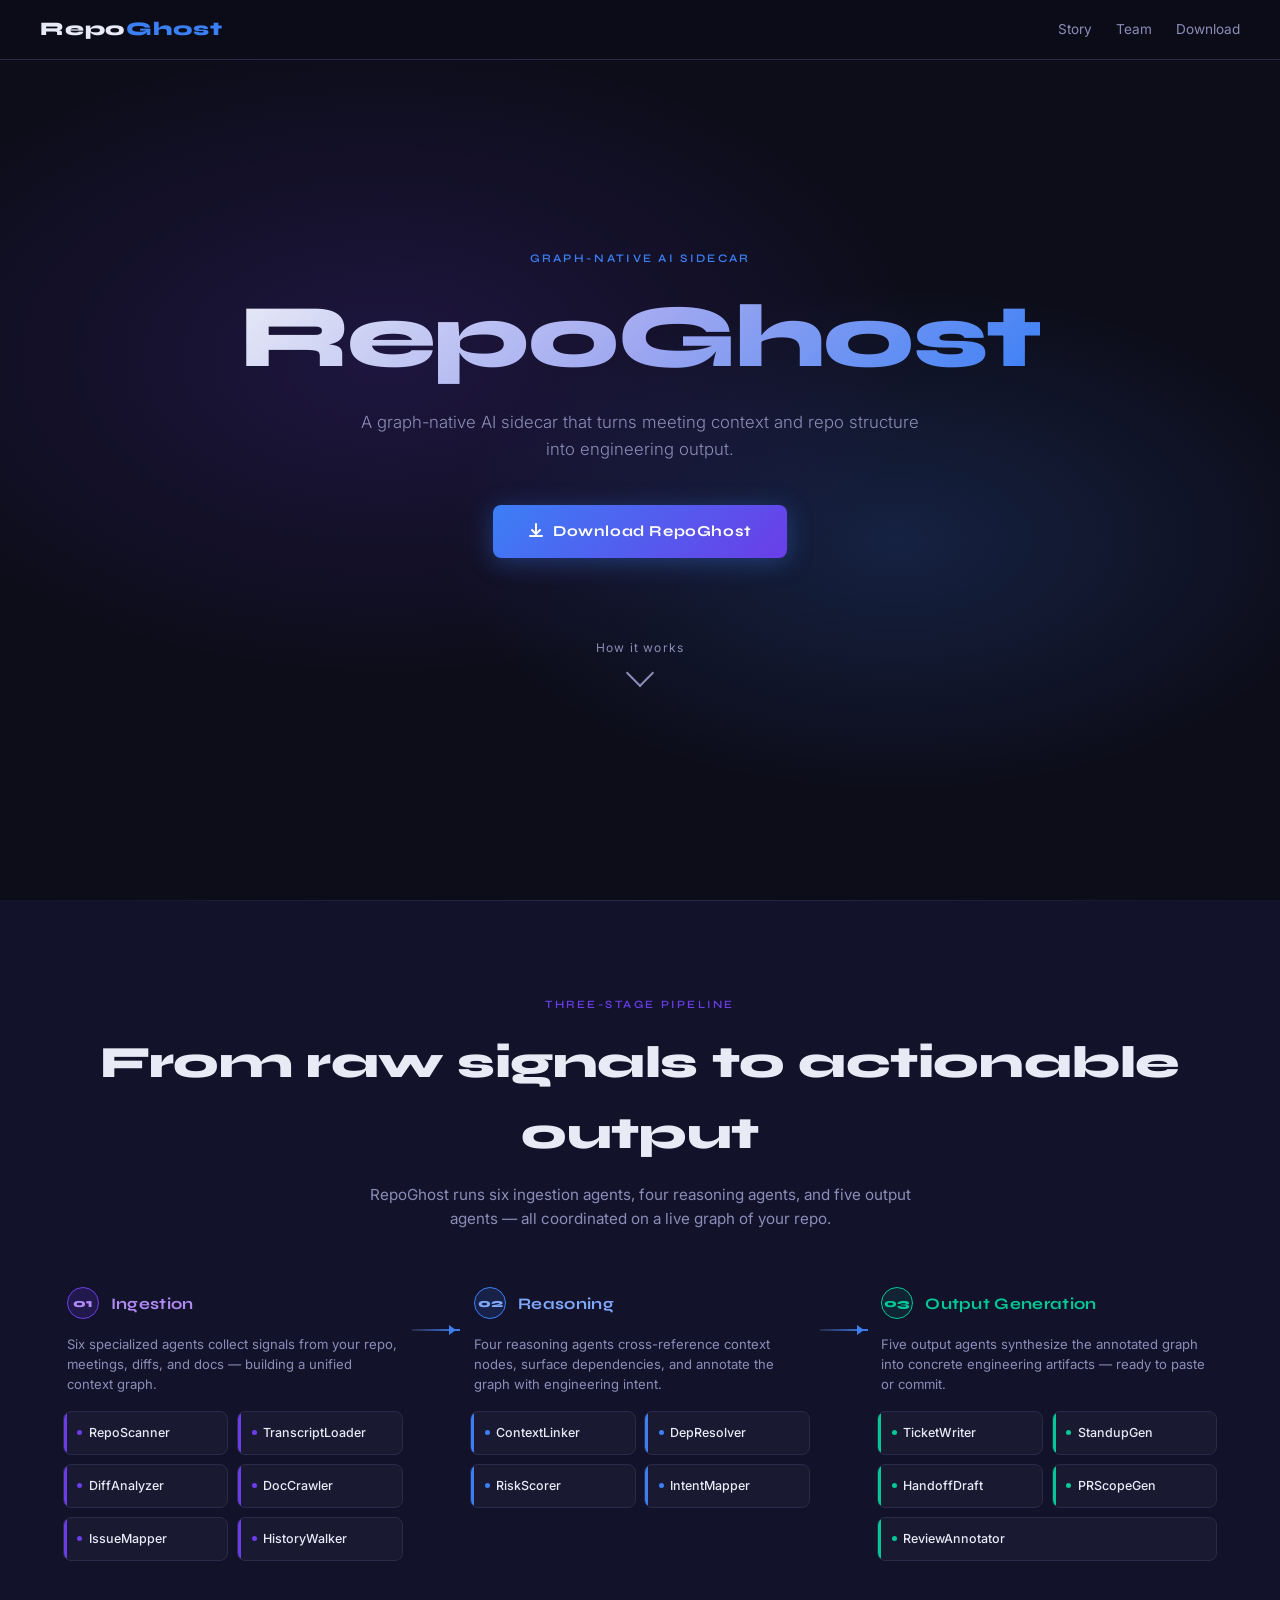
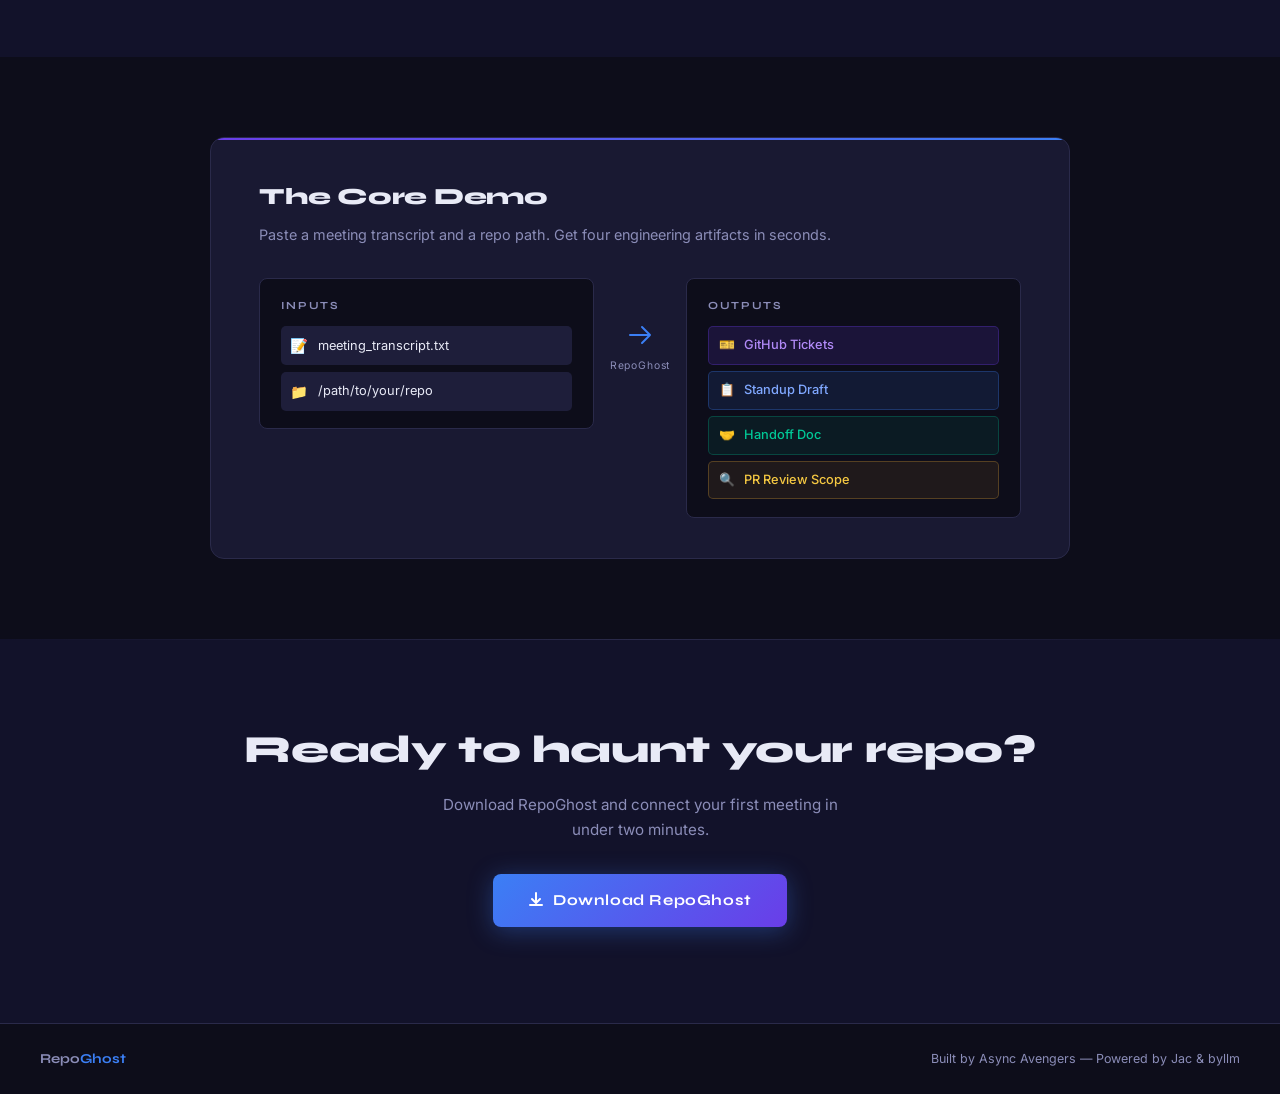
==== index.html @ a7b89581 "deploy: 175ffaf6a204e3ff6c11c032407b86ff87089929" ====
<!DOCTYPE html>
<!-- Color reference image: ../data/ref1.jpg (relative to this website/ directory) -->
<html lang="en">
<head>
  <meta charset="UTF-8" />
  <meta name="viewport" content="width=device-width, initial-scale=1.0" />
  <title>RepoGhost — Graph-Native AI Sidecar</title>
  <link rel="preconnect" href="https://fonts.googleapis.com" />
  <link rel="preconnect" href="https://fonts.gstatic.com" crossorigin />
  <link href="https://fonts.googleapis.com/css2?family=Syne:wght@400;600;700;800&family=Inter:wght@300;400;500&display=swap" rel="stylesheet" />
  <style>
    *, *::before, *::after { box-sizing: border-box; margin: 0; padding: 0; }

    :root {
      --bg-deep:    #0d0d1a;
      --bg-mid:     #12122a;
      --bg-card:    #191932;
      --bg-card2:   #1e1e3a;
      --accent:     #3b7ff5;
      --purple:     #6a3de8;
      --text:       #e8eaf6;
      --text-muted: #8b8db8;
      --border:     #2a2a4a;
      --glow-blue:  rgba(59,127,245,0.18);
      --glow-purple: rgba(106,61,232,0.18);
    }

    html { scroll-behavior: smooth; }

    body {
      background: var(--bg-deep);
      color: var(--text);
      font-family: 'Inter', sans-serif;
      font-size: 16px;
      line-height: 1.6;
      min-height: 100vh;
      overflow-x: hidden;
    }

    /* ── NAV ── */
    nav {
      position: fixed;
      top: 0; left: 0; right: 0;
      z-index: 100;
      display: flex;
      align-items: center;
      justify-content: space-between;
      padding: 0 2.5rem;
      height: 60px;
      background: rgba(13,13,26,0.82);
      backdrop-filter: blur(14px);
      border-bottom: 1px solid var(--border);
    }

    .nav-logo {
      font-family: 'Syne', sans-serif;
      font-weight: 800;
      font-size: 1.2rem;
      letter-spacing: 0.04em;
      color: var(--text);
      text-decoration: none;
    }

    .nav-logo span { color: var(--accent); }

    .nav-link {
      font-size: 0.85rem;
      color: var(--text-muted);
      text-decoration: none;
      transition: color 0.2s;
    }
    .nav-link:hover { color: var(--text); }

    /* ── HERO ── */
    #hero {
      min-height: 100vh;
      display: flex;
      flex-direction: column;
      align-items: center;
      justify-content: center;
      text-align: center;
      padding: 6rem 2rem 4rem;
      position: relative;
      overflow: hidden;
    }

    #hero::before {
      content: '';
      position: absolute;
      inset: 0;
      background:
        radial-gradient(ellipse 60% 50% at 30% 40%, var(--glow-purple) 0%, transparent 70%),
        radial-gradient(ellipse 50% 40% at 70% 60%, var(--glow-blue) 0%, transparent 70%);
      pointer-events: none;
    }

    .hero-eyebrow {
      font-family: 'Syne', sans-serif;
      font-size: 0.72rem;
      font-weight: 600;
      letter-spacing: 0.2em;
      text-transform: uppercase;
      color: var(--accent);
      margin-bottom: 1.4rem;
      opacity: 0;
      transform: translateY(14px);
      animation: fadeUp 0.6s ease forwards 0.1s;
    }

    .hero-title {
      font-family: 'Syne', sans-serif;
      font-weight: 800;
      font-size: clamp(3rem, 7vw, 6rem);
      line-height: 1.05;
      letter-spacing: -0.02em;
      background: linear-gradient(135deg, #e8eaf6 0%, #a0a8f0 50%, var(--accent) 100%);
      -webkit-background-clip: text;
      -webkit-text-fill-color: transparent;
      background-clip: text;
      opacity: 0;
      transform: translateY(18px);
      animation: fadeUp 0.65s ease forwards 0.25s;
    }

    .hero-sub {
      margin-top: 1.6rem;
      max-width: 560px;
      font-size: 1.05rem;
      font-weight: 300;
      color: var(--text-muted);
      opacity: 0;
      transform: translateY(14px);
      animation: fadeUp 0.65s ease forwards 0.45s;
    }

    .hero-cta {
      margin-top: 2.6rem;
      opacity: 0;
      transform: translateY(14px);
      animation: fadeUp 0.65s ease forwards 0.65s;
    }

    .btn-primary {
      display: inline-flex;
      align-items: center;
      gap: 0.55rem;
      padding: 0.9rem 2.2rem;
      background: linear-gradient(135deg, var(--accent) 0%, var(--purple) 100%);
      color: #fff;
      font-family: 'Syne', sans-serif;
      font-weight: 700;
      font-size: 0.95rem;
      letter-spacing: 0.04em;
      text-decoration: none;
      border-radius: 8px;
      border: none;
      cursor: pointer;
      transition: transform 0.18s, box-shadow 0.18s;
      box-shadow: 0 4px 24px rgba(59,127,245,0.35);
    }
    .btn-primary:hover {
      transform: translateY(-2px);
      box-shadow: 0 8px 36px rgba(59,127,245,0.5);
    }
    .btn-primary svg { width: 16px; height: 16px; flex-shrink: 0; }

    .scroll-hint {
      margin-top: 5rem;
      opacity: 0;
      animation: fadeUp 0.65s ease forwards 0.9s;
      display: flex;
      flex-direction: column;
      align-items: center;
      gap: 0.4rem;
      color: var(--text-muted);
      font-size: 0.75rem;
      letter-spacing: 0.1em;
    }
    .scroll-hint .chevron {
      width: 20px; height: 20px;
      border-right: 2px solid var(--text-muted);
      border-bottom: 2px solid var(--text-muted);
      transform: rotate(45deg);
      animation: bounce 1.6s ease infinite;
    }

    /* ── PIPELINE SECTION ── */
    #pipeline {
      background: var(--bg-mid);
      padding: 6rem 2rem;
      position: relative;
    }

    #pipeline::before {
      content: '';
      position: absolute;
      top: 0; left: 0; right: 0;
      height: 1px;
      background: linear-gradient(90deg, transparent, var(--border), transparent);
    }

    .section-label {
      text-align: center;
      font-family: 'Syne', sans-serif;
      font-size: 0.7rem;
      font-weight: 600;
      letter-spacing: 0.22em;
      text-transform: uppercase;
      color: var(--purple);
      margin-bottom: 0.8rem;
    }

    .section-title {
      text-align: center;
      font-family: 'Syne', sans-serif;
      font-weight: 800;
      font-size: clamp(1.8rem, 3.5vw, 2.8rem);
      letter-spacing: -0.01em;
      color: var(--text);
      margin-bottom: 0.8rem;
    }

    .section-body {
      text-align: center;
      max-width: 560px;
      margin: 0 auto 3.5rem;
      color: var(--text-muted);
      font-size: 0.95rem;
    }

    /* pipeline row */
    .pipeline-row {
      display: flex;
      align-items: flex-start;
      justify-content: center;
      gap: 0;
      flex-wrap: wrap;
      max-width: 1200px;
      margin: 0 auto;
    }

    .stage-block {
      flex: 1 1 280px;
      max-width: 340px;
    }

    .stage-header {
      display: flex;
      align-items: center;
      gap: 0.75rem;
      margin-bottom: 1rem;
      padding: 0 0.25rem;
    }

    .stage-num {
      width: 32px; height: 32px;
      border-radius: 50%;
      display: flex; align-items: center; justify-content: center;
      font-family: 'Syne', sans-serif;
      font-size: 0.75rem;
      font-weight: 800;
      flex-shrink: 0;
    }
    .stage-num.s1 { background: var(--glow-purple); border: 1px solid var(--purple); color: #b18af8; }
    .stage-num.s2 { background: rgba(59,127,245,0.15); border: 1px solid var(--accent); color: #80a8ff; }
    .stage-num.s3 { background: rgba(0,200,150,0.1); border: 1px solid #00c896; color: #00c896; }

    .stage-name {
      font-family: 'Syne', sans-serif;
      font-weight: 700;
      font-size: 1rem;
      letter-spacing: 0.02em;
    }
    .stage-name.s1 { color: #b18af8; }
    .stage-name.s2 { color: #80a8ff; }
    .stage-name.s3 { color: #00c896; }

    .stage-desc {
      font-size: 0.82rem;
      color: var(--text-muted);
      margin-bottom: 1rem;
      padding: 0 0.25rem;
      line-height: 1.5;
    }

    .agent-grid {
      display: grid;
      grid-template-columns: 1fr 1fr;
      gap: 0.55rem;
    }

    .agent-card {
      background: var(--bg-card);
      border: 1px solid var(--border);
      border-radius: 8px;
      padding: 0.7rem 0.85rem;
      font-size: 0.78rem;
      font-weight: 500;
      color: var(--text);
      transition: transform 0.18s, box-shadow 0.18s, border-color 0.18s;
      cursor: default;
      position: relative;
      overflow: hidden;
    }

    .agent-card::before {
      content: '';
      position: absolute;
      top: 0; left: 0;
      width: 3px; height: 100%;
      border-radius: 8px 0 0 8px;
    }
    .stage-1 .agent-card::before { background: var(--purple); }
    .stage-2 .agent-card::before { background: var(--accent); }
    .stage-3 .agent-card::before { background: #00c896; }

    .agent-card:hover {
      transform: translateY(-3px);
      box-shadow: 0 6px 24px rgba(0,0,0,0.3);
    }
    .stage-1 .agent-card:hover { border-color: var(--purple); box-shadow: 0 6px 24px var(--glow-purple); }
    .stage-2 .agent-card:hover { border-color: var(--accent); box-shadow: 0 6px 24px var(--glow-blue); }
    .stage-3 .agent-card:hover { border-color: #00c896; box-shadow: 0 6px 24px rgba(0,200,150,0.18); }

    .agent-dot {
      display: inline-block;
      width: 5px; height: 5px;
      border-radius: 50%;
      margin-right: 0.4rem;
      vertical-align: middle;
      position: relative;
      top: -1px;
    }
    .stage-1 .agent-dot { background: var(--purple); }
    .stage-2 .agent-dot { background: var(--accent); }
    .stage-3 .agent-dot { background: #00c896; }

    /* arrow between stages */
    .stage-arrow {
      display: flex;
      align-items: center;
      justify-content: center;
      padding: 0 0.6rem;
      padding-top: 2.6rem;
      flex-shrink: 0;
    }

    .arrow-line {
      width: 48px;
      height: 2px;
      background: linear-gradient(90deg, var(--border), var(--accent));
      position: relative;
    }
    .arrow-line::after {
      content: '';
      position: absolute;
      right: -1px; top: 50%;
      transform: translateY(-50%);
      border: 5px solid transparent;
      border-left: 7px solid var(--accent);
    }

    /* ── DEMO MOMENT ── */
    #demo {
      padding: 5rem 2rem;
      background: var(--bg-deep);
      position: relative;
    }

    .demo-inner {
      max-width: 860px;
      margin: 0 auto;
      background: var(--bg-card);
      border: 1px solid var(--border);
      border-radius: 14px;
      padding: 2.5rem 3rem;
      position: relative;
      overflow: hidden;
    }

    .demo-inner::before {
      content: '';
      position: absolute;
      top: 0; left: 0; right: 0;
      height: 2px;
      background: linear-gradient(90deg, var(--purple), var(--accent));
    }

    .demo-title {
      font-family: 'Syne', sans-serif;
      font-size: 1.45rem;
      font-weight: 800;
      letter-spacing: -0.01em;
      margin-bottom: 0.5rem;
    }

    .demo-sub {
      color: var(--text-muted);
      font-size: 0.9rem;
      margin-bottom: 2rem;
    }

    .demo-io {
      display: grid;
      grid-template-columns: 1fr auto 1fr;
      gap: 1rem;
      align-items: start;
    }

    .demo-box {
      background: var(--bg-deep);
      border: 1px solid var(--border);
      border-radius: 8px;
      padding: 1.1rem 1.3rem;
    }

    .demo-box-label {
      font-family: 'Syne', sans-serif;
      font-size: 0.68rem;
      font-weight: 700;
      letter-spacing: 0.15em;
      text-transform: uppercase;
      color: var(--text-muted);
      margin-bottom: 0.75rem;
    }

    .demo-input-item {
      display: flex;
      align-items: center;
      gap: 0.6rem;
      padding: 0.5rem 0.6rem;
      background: var(--bg-card2);
      border-radius: 5px;
      font-size: 0.8rem;
      margin-bottom: 0.4rem;
      color: var(--text);
    }
    .demo-input-item:last-child { margin-bottom: 0; }
    .demo-icon { font-size: 0.9rem; }

    .demo-arrow-mid {
      display: flex;
      align-items: center;
      justify-content: center;
      padding-top: 2.4rem;
      flex-direction: column;
      gap: 0.3rem;
    }

    .demo-arrow-svg {
      width: 36px; height: 36px;
      color: var(--accent);
    }

    .demo-output-item {
      display: flex;
      align-items: center;
      gap: 0.6rem;
      padding: 0.5rem 0.6rem;
      border-radius: 5px;
      font-size: 0.8rem;
      margin-bottom: 0.4rem;
      font-weight: 500;
    }
    .demo-output-item:last-child { margin-bottom: 0; }
    .out-ticket  { background: rgba(106,61,232,0.15); color: #b18af8; border: 1px solid rgba(106,61,232,0.3); }
    .out-standup { background: rgba(59,127,245,0.12); color: #80a8ff; border: 1px solid rgba(59,127,245,0.28); }
    .out-handoff { background: rgba(0,200,150,0.08); color: #00c896; border: 1px solid rgba(0,200,150,0.25); }
    .out-pr      { background: rgba(245,180,59,0.08); color: #f5c842; border: 1px solid rgba(245,180,59,0.25); }

    /* ── BOTTOM CTA ── */
    #cta-bottom {
      padding: 5rem 2rem 6rem;
      text-align: center;
      background: var(--bg-mid);
      position: relative;
    }
    #cta-bottom::before {
      content: '';
      position: absolute;
      top: 0; left: 0; right: 0;
      height: 1px;
      background: linear-gradient(90deg, transparent, var(--border), transparent);
    }

    .cta-title {
      font-family: 'Syne', sans-serif;
      font-weight: 800;
      font-size: clamp(1.6rem, 3vw, 2.4rem);
      letter-spacing: -0.01em;
      margin-bottom: 0.8rem;
    }

    .cta-sub {
      color: var(--text-muted);
      font-size: 0.95rem;
      max-width: 420px;
      margin: 0 auto 2rem;
    }

    /* ── FOOTER ── */
    footer {
      padding: 1.5rem 2.5rem;
      background: var(--bg-deep);
      border-top: 1px solid var(--border);
      display: flex;
      align-items: center;
      justify-content: space-between;
      flex-wrap: wrap;
      gap: 0.5rem;
    }

    .footer-logo {
      font-family: 'Syne', sans-serif;
      font-size: 0.85rem;
      font-weight: 700;
      color: var(--text-muted);
    }
    .footer-logo span { color: var(--accent); }

    .footer-copy {
      font-size: 0.78rem;
      color: var(--text-muted);
    }

    /* ── ANIMATIONS ── */
    @keyframes fadeUp {
      to { opacity: 1; transform: translateY(0); }
    }

    @keyframes bounce {
      0%, 100% { transform: rotate(45deg) translateY(0); }
      50%       { transform: rotate(45deg) translateY(5px); }
    }

    /* ── RESPONSIVE ── */
    @media (max-width: 760px) {
      .pipeline-row { flex-direction: column; align-items: center; }
      .stage-arrow { transform: rotate(90deg); padding: 0.5rem 0; padding-top: 0; }
      .demo-io { grid-template-columns: 1fr; }
      .demo-arrow-mid { transform: rotate(90deg); }
      .demo-inner { padding: 1.8rem 1.4rem; }
    }

    /* ── HAMBURGER / MOBILE NAV ── */
    .nav-links {
      display: flex;
      gap: 1.5rem;
      align-items: center;
    }

    .hamburger {
      display: none;
      flex-direction: column;
      justify-content: center;
      gap: 5px;
      background: none;
      border: none;
      cursor: pointer;
      padding: 6px 4px;
    }

    .hamburger .bar {
      display: block;
      width: 22px;
      height: 2px;
      background: #e8eaf6;
      border-radius: 2px;
      transition: transform 0.25s ease, opacity 0.25s ease;
      transform-origin: center;
    }

    .hamburger.open .bar:nth-child(1) { transform: translateY(7px) rotate(45deg); }
    .hamburger.open .bar:nth-child(2) { opacity: 0; transform: scaleX(0); }
    .hamburger.open .bar:nth-child(3) { transform: translateY(-7px) rotate(-45deg); }

    .nav-dropdown {
      position: fixed;
      top: 60px;
      left: 0;
      right: 0;
      z-index: 99;
      background: rgba(13,13,26,0.97);
      backdrop-filter: blur(14px);
      border-bottom: 1px solid transparent;
      max-height: 0;
      overflow: hidden;
      transition: max-height 0.28s ease, border-color 0.28s ease;
    }

    .nav-dropdown.open {
      max-height: 300px;
      border-bottom-color: #2a2a4a;
    }

    .nav-dropdown a {
      display: block;
      padding: 0.85rem 2.5rem;
      font-size: 0.9rem;
      font-family: 'Inter', sans-serif;
      font-weight: 400;
      color: #8b8db8;
      text-decoration: none;
      border-bottom: 1px solid #2a2a4a;
      transition: color 0.15s, background 0.15s;
    }
    .nav-dropdown a:last-child { border-bottom: none; }
    .nav-dropdown a:hover { color: #e8eaf6; background: rgba(59,127,245,0.06); }
    .nav-dropdown a.active { color: #e8eaf6; }

    @media (max-width: 767px) {
      .nav-links { display: none; }
      .hamburger  { display: flex; }
    }
  </style>
</head>
<body>

  <!-- NAV -->
  <nav>
    <a class="nav-logo" href="#hero">Repo<span>Ghost</span></a>
    <div class="nav-links">
      <a class="nav-link" href="story.html">Story</a>
      <a class="nav-link" href="team.html">Team</a>
      <a class="nav-link" href="download.html">Download</a>
    </div>
    <button class="hamburger" id="nav-hamburger" aria-label="Toggle menu" aria-expanded="false">
      <span class="bar"></span>
      <span class="bar"></span>
      <span class="bar"></span>
    </button>
  </nav>
  <div class="nav-dropdown" id="nav-dropdown">
    <a href="story.html">Story</a>
    <a href="team.html">Team</a>
    <a href="download.html">Download</a>
  </div>

  <!-- ── HERO ── -->
  <section id="hero">
    <p class="hero-eyebrow">Graph-Native AI Sidecar</p>
    <h1 class="hero-title">RepoGhost</h1>
    <p class="hero-sub">
      A graph-native AI sidecar that turns meeting context and repo structure into engineering output.
    </p>
    <div class="hero-cta">
      <a class="btn-primary" href="download.html">
        <svg viewBox="0 0 16 16" fill="none" stroke="currentColor" stroke-width="2" stroke-linecap="round" stroke-linejoin="round">
          <path d="M8 1v9M4 7l4 4 4-4"/><path d="M2 13h12"/>
        </svg>
        Download RepoGhost
      </a>
    </div>
    <div class="scroll-hint">
      <span>How it works</span>
      <div class="chevron"></div>
    </div>
  </section>

  <!-- ── PIPELINE ── -->
  <section id="pipeline">
    <p class="section-label">Three-Stage Pipeline</p>
    <h2 class="section-title">From raw signals to actionable output</h2>
    <p class="section-body">
      RepoGhost runs six ingestion agents, four reasoning agents, and five output agents — all coordinated on a live graph of your repo.
    </p>

    <div class="pipeline-row">

      <!-- STAGE 1: INGESTION -->
      <div class="stage-block stage-1">
        <div class="stage-header">
          <div class="stage-num s1">01</div>
          <span class="stage-name s1">Ingestion</span>
        </div>
        <p class="stage-desc">
          Six specialized agents collect signals from your repo, meetings, diffs, and docs — building a unified context graph.
        </p>
        <div class="agent-grid">
          <div class="agent-card"><span class="agent-dot"></span>RepoScanner</div>
          <div class="agent-card"><span class="agent-dot"></span>TranscriptLoader</div>
          <div class="agent-card"><span class="agent-dot"></span>DiffAnalyzer</div>
          <div class="agent-card"><span class="agent-dot"></span>DocCrawler</div>
          <div class="agent-card"><span class="agent-dot"></span>IssueMapper</div>
          <div class="agent-card"><span class="agent-dot"></span>HistoryWalker</div>
        </div>
      </div>

      <div class="stage-arrow">
        <div class="arrow-line"></div>
      </div>

      <!-- STAGE 2: REASONING -->
      <div class="stage-block stage-2">
        <div class="stage-header">
          <div class="stage-num s2">02</div>
          <span class="stage-name s2">Reasoning</span>
        </div>
        <p class="stage-desc">
          Four reasoning agents cross-reference context nodes, surface dependencies, and annotate the graph with engineering intent.
        </p>
        <div class="agent-grid">
          <div class="agent-card"><span class="agent-dot"></span>ContextLinker</div>
          <div class="agent-card"><span class="agent-dot"></span>DepResolver</div>
          <div class="agent-card"><span class="agent-dot"></span>RiskScorer</div>
          <div class="agent-card"><span class="agent-dot"></span>IntentMapper</div>
        </div>
      </div>

      <div class="stage-arrow">
        <div class="arrow-line"></div>
      </div>

      <!-- STAGE 3: OUTPUT -->
      <div class="stage-block stage-3">
        <div class="stage-header">
          <div class="stage-num s3">03</div>
          <span class="stage-name s3">Output Generation</span>
        </div>
        <p class="stage-desc">
          Five output agents synthesize the annotated graph into concrete engineering artifacts — ready to paste or commit.
        </p>
        <div class="agent-grid">
          <div class="agent-card"><span class="agent-dot"></span>TicketWriter</div>
          <div class="agent-card"><span class="agent-dot"></span>StandupGen</div>
          <div class="agent-card"><span class="agent-dot"></span>HandoffDraft</div>
          <div class="agent-card"><span class="agent-dot"></span>PRScopeGen</div>
          <div class="agent-card" style="grid-column: span 2;"><span class="agent-dot"></span>ReviewAnnotator</div>
        </div>
      </div>

    </div>
  </section>

  <!-- ── DEMO MOMENT ── -->
  <section id="demo">
    <div class="demo-inner">
      <h2 class="demo-title">The Core Demo</h2>
      <p class="demo-sub">Paste a meeting transcript and a repo path. Get four engineering artifacts in seconds.</p>

      <div class="demo-io">

        <div class="demo-box">
          <div class="demo-box-label">Inputs</div>
          <div class="demo-input-item">
            <span class="demo-icon">📝</span>
            <span>meeting_transcript.txt</span>
          </div>
          <div class="demo-input-item">
            <span class="demo-icon">📁</span>
            <span>/path/to/your/repo</span>
          </div>
        </div>

        <div class="demo-arrow-mid">
          <svg class="demo-arrow-svg" viewBox="0 0 36 36" fill="none" stroke="currentColor" stroke-width="2" stroke-linecap="round" stroke-linejoin="round">
            <path d="M8 18h20M20 10l8 8-8 8"/>
          </svg>
          <span style="font-size:0.65rem; color:var(--text-muted); letter-spacing:0.08em;">RepoGhost</span>
        </div>

        <div class="demo-box">
          <div class="demo-box-label">Outputs</div>
          <div class="demo-output-item out-ticket">
            <span>🎫</span> GitHub Tickets
          </div>
          <div class="demo-output-item out-standup">
            <span>📋</span> Standup Draft
          </div>
          <div class="demo-output-item out-handoff">
            <span>🤝</span> Handoff Doc
          </div>
          <div class="demo-output-item out-pr">
            <span>🔍</span> PR Review Scope
          </div>
        </div>

      </div>
    </div>
  </section>

  <!-- ── BOTTOM CTA ── -->
  <section id="cta-bottom">
    <h2 class="cta-title">Ready to haunt your repo?</h2>
    <p class="cta-sub">Download RepoGhost and connect your first meeting in under two minutes.</p>
    <a class="btn-primary" href="download.html">
      <svg viewBox="0 0 16 16" fill="none" stroke="currentColor" stroke-width="2" stroke-linecap="round" stroke-linejoin="round" style="width:16px;height:16px;">
        <path d="M8 1v9M4 7l4 4 4-4"/><path d="M2 13h12"/>
      </svg>
      Download RepoGhost
    </a>
  </section>

  <!-- ── FOOTER ── -->
  <footer>
    <span class="footer-logo">Repo<span>Ghost</span></span>
    <span class="footer-copy">Built by Async Avengers &mdash; Powered by Jac &amp; byllm</span>
  </footer>

  <script>
    (function () {
      var btn      = document.getElementById('nav-hamburger');
      var dropdown = document.getElementById('nav-dropdown');
      if (!btn || !dropdown) return;
      btn.addEventListener('click', function () {
        var open = btn.classList.toggle('open');
        dropdown.classList.toggle('open', open);
        btn.setAttribute('aria-expanded', String(open));
      });
      dropdown.querySelectorAll('a').forEach(function (link) {
        link.addEventListener('click', function () {
          btn.classList.remove('open');
          dropdown.classList.remove('open');
          btn.setAttribute('aria-expanded', 'false');
        });
      });
    })();
  </script>
</body>
</html>
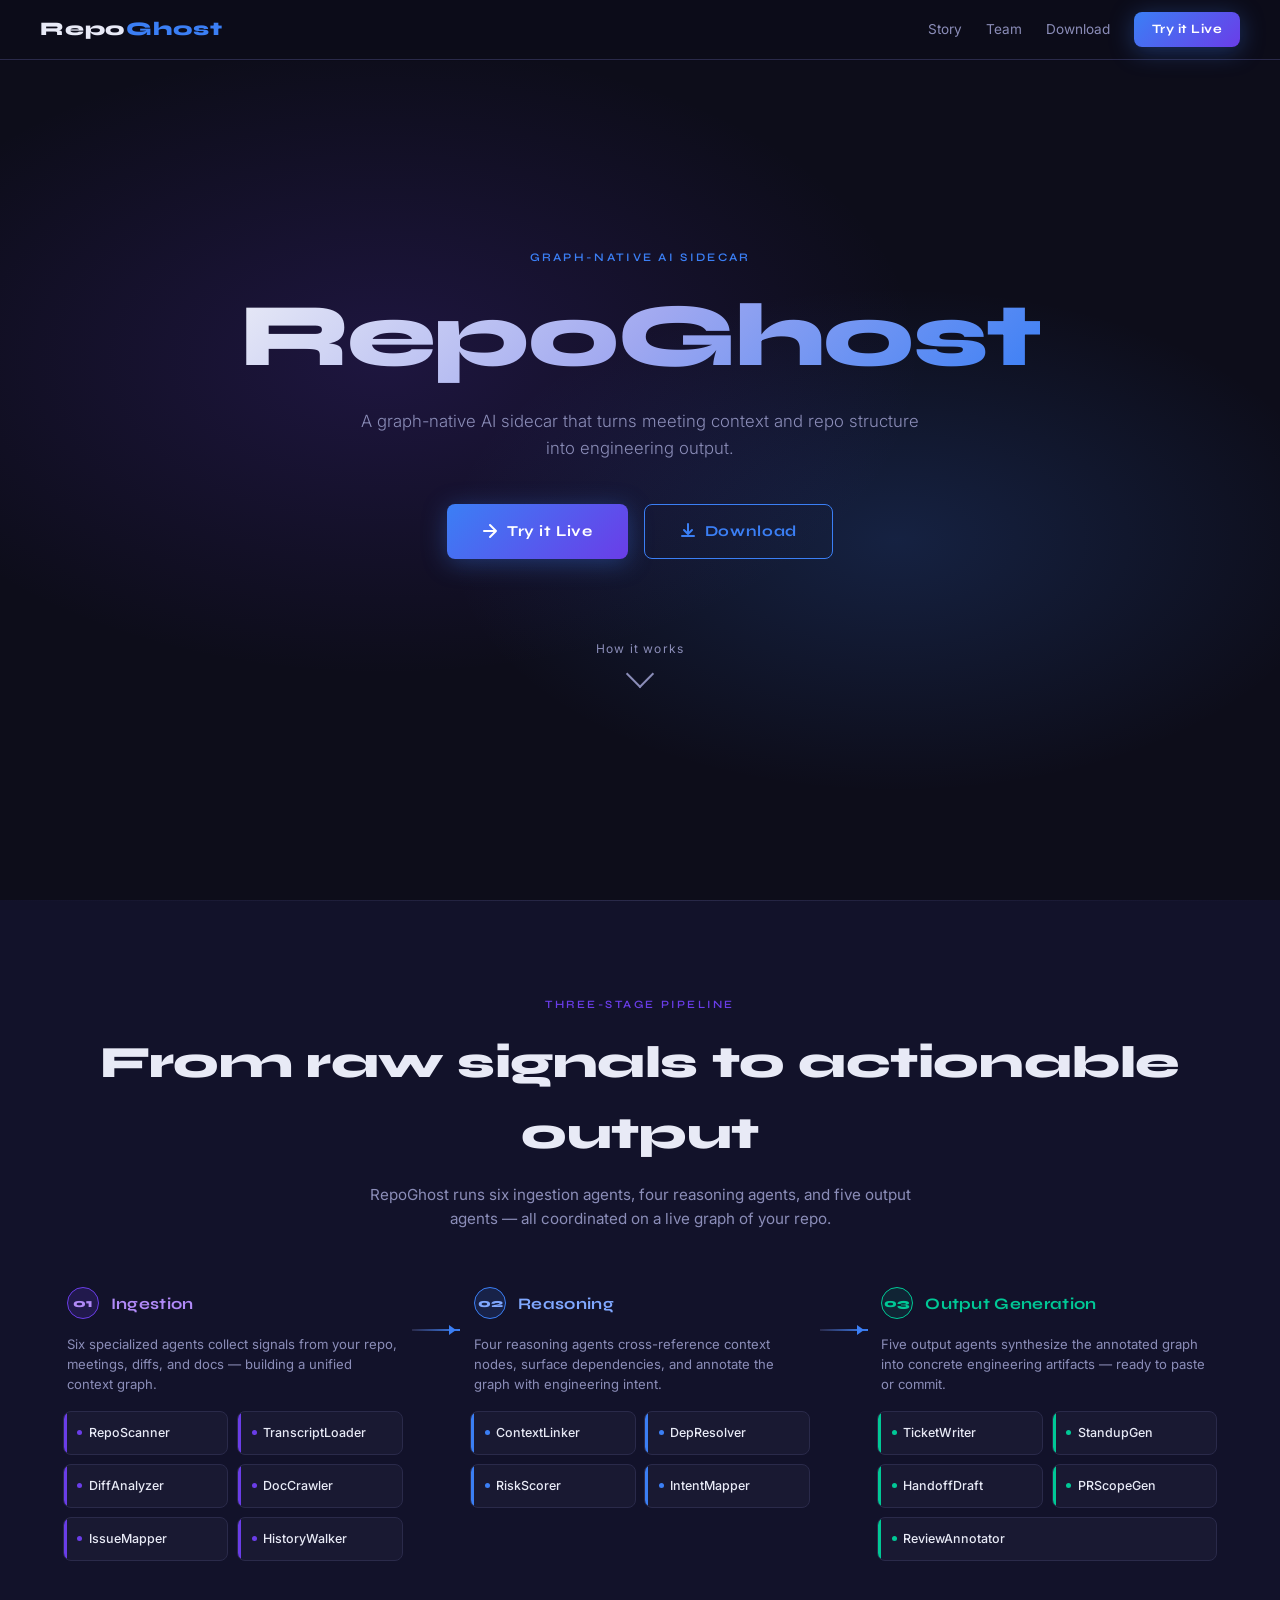
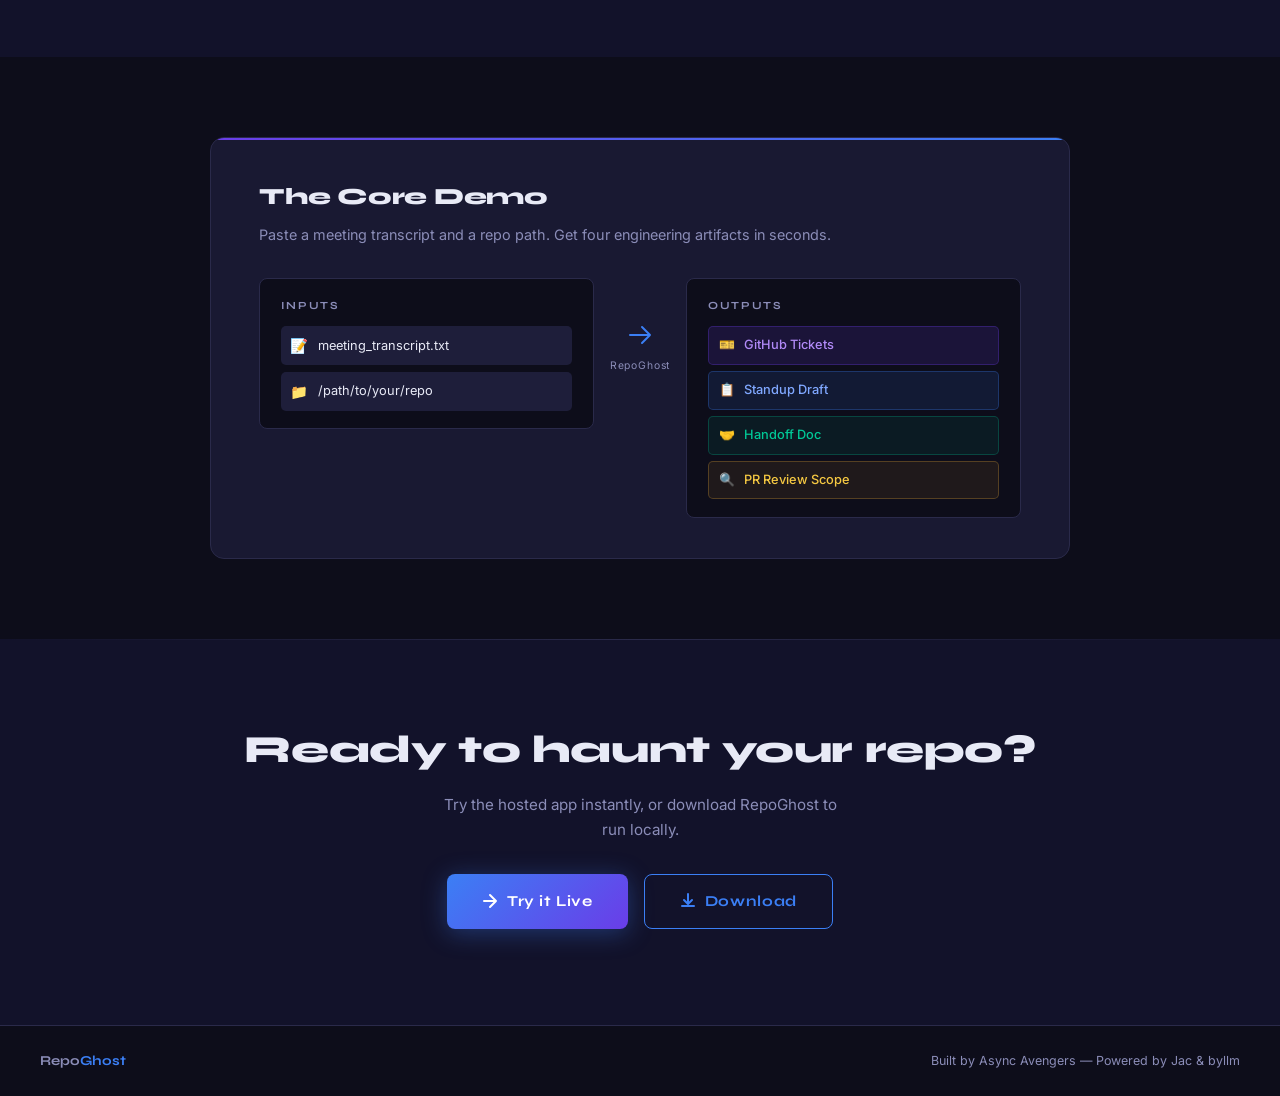
==== commit 5d83c5d2: "deploy: 3bf3905ec08f55409cbbc2205958b63b8bff6fb9" ====
--- a/index.html
+++ b/index.html
@@ -5,6 +5,19 @@
   <meta charset="UTF-8" />
   <meta name="viewport" content="width=device-width, initial-scale=1.0" />
   <title>RepoGhost — Graph-Native AI Sidecar</title>
+  <meta name="description" content="RepoGhost is a graph-native AI sidecar that understands your codebase like a senior engineer." />
+  <!-- Open Graph -->
+  <meta property="og:type" content="website" />
+  <meta property="og:url" content="https://repo-ghost.com/" />
+  <meta property="og:title" content="RepoGhost — Graph-Native AI Sidecar" />
+  <meta property="og:description" content="RepoGhost is a graph-native AI sidecar that understands your codebase like a senior engineer." />
+  <meta property="og:image" content="https://repo-ghost.com/og-image.png" />
+  <!-- Twitter Card -->
+  <meta name="twitter:card" content="summary_large_image" />
+  <meta name="twitter:url" content="https://repo-ghost.com/" />
+  <meta name="twitter:title" content="RepoGhost — Graph-Native AI Sidecar" />
+  <meta name="twitter:description" content="RepoGhost is a graph-native AI sidecar that understands your codebase like a senior engineer." />
+  <meta name="twitter:image" content="https://repo-ghost.com/og-image.png" />
   <link rel="preconnect" href="https://fonts.googleapis.com" />
   <link rel="preconnect" href="https://fonts.gstatic.com" crossorigin />
   <link href="https://fonts.googleapis.com/css2?family=Syne:wght@400;600;700;800&family=Inter:wght@300;400;500&display=swap" rel="stylesheet" />
@@ -164,6 +177,29 @@
     }
     .btn-primary svg { width: 16px; height: 16px; flex-shrink: 0; }
 
+    .btn-secondary {
+      display: inline-flex;
+      align-items: center;
+      gap: 0.55rem;
+      padding: 0.9rem 2.2rem;
+      background: transparent;
+      color: var(--accent);
+      font-family: 'Syne', sans-serif;
+      font-weight: 700;
+      font-size: 0.95rem;
+      letter-spacing: 0.04em;
+      text-decoration: none;
+      border-radius: 8px;
+      border: 1px solid var(--accent);
+      cursor: pointer;
+      transition: transform 0.18s, box-shadow 0.18s, background 0.18s;
+    }
+    .btn-secondary:hover {
+      transform: translateY(-2px);
+      background: rgba(59,127,245,0.1);
+      box-shadow: 0 6px 24px rgba(59,127,245,0.2);
+    }
+
     .scroll-hint {
       margin-top: 5rem;
       opacity: 0;
@@ -623,6 +659,7 @@
       <a class="nav-link" href="story.html">Story</a>
       <a class="nav-link" href="team.html">Team</a>
       <a class="nav-link" href="download.html">Download</a>
+      <a class="nav-link btn-primary" href="https://app.repo-ghost.com" style="padding:0.45rem 1.1rem;font-size:0.8rem;" target="_blank" rel="noopener">Try it Live</a>
     </div>
     <button class="hamburger" id="nav-hamburger" aria-label="Toggle menu" aria-expanded="false">
       <span class="bar"></span>
@@ -634,6 +671,7 @@
     <a href="story.html">Story</a>
     <a href="team.html">Team</a>
     <a href="download.html">Download</a>
+    <a href="https://app.repo-ghost.com" target="_blank" rel="noopener">Try it Live</a>
   </div>
 
   <!-- ── HERO ── -->
@@ -643,12 +681,18 @@
     <p class="hero-sub">
       A graph-native AI sidecar that turns meeting context and repo structure into engineering output.
     </p>
-    <div class="hero-cta">
-      <a class="btn-primary" href="download.html">
+    <div class="hero-cta" style="display:flex;gap:1rem;flex-wrap:wrap;justify-content:center;">
+      <a class="btn-primary" href="https://app.repo-ghost.com" target="_blank" rel="noopener">
         <svg viewBox="0 0 16 16" fill="none" stroke="currentColor" stroke-width="2" stroke-linecap="round" stroke-linejoin="round">
+          <path d="M2 8h12M8 2l6 6-6 6"/>
+        </svg>
+        Try it Live
+      </a>
+      <a class="btn-secondary" href="download.html">
+        <svg viewBox="0 0 16 16" fill="none" stroke="currentColor" stroke-width="2" stroke-linecap="round" stroke-linejoin="round" style="width:16px;height:16px;">
           <path d="M8 1v9M4 7l4 4 4-4"/><path d="M2 13h12"/>
         </svg>
-        Download RepoGhost
+        Download
       </a>
     </div>
     <div class="scroll-hint">
@@ -782,13 +826,21 @@
   <!-- ── BOTTOM CTA ── -->
   <section id="cta-bottom">
     <h2 class="cta-title">Ready to haunt your repo?</h2>
-    <p class="cta-sub">Download RepoGhost and connect your first meeting in under two minutes.</p>
-    <a class="btn-primary" href="download.html">
-      <svg viewBox="0 0 16 16" fill="none" stroke="currentColor" stroke-width="2" stroke-linecap="round" stroke-linejoin="round" style="width:16px;height:16px;">
-        <path d="M8 1v9M4 7l4 4 4-4"/><path d="M2 13h12"/>
-      </svg>
-      Download RepoGhost
-    </a>
+    <p class="cta-sub">Try the hosted app instantly, or download RepoGhost to run locally.</p>
+    <div style="display:flex;gap:1rem;flex-wrap:wrap;justify-content:center;">
+      <a class="btn-primary" href="https://app.repo-ghost.com" target="_blank" rel="noopener">
+        <svg viewBox="0 0 16 16" fill="none" stroke="currentColor" stroke-width="2" stroke-linecap="round" stroke-linejoin="round" style="width:16px;height:16px;">
+          <path d="M2 8h12M8 2l6 6-6 6"/>
+        </svg>
+        Try it Live
+      </a>
+      <a class="btn-secondary" href="download.html">
+        <svg viewBox="0 0 16 16" fill="none" stroke="currentColor" stroke-width="2" stroke-linecap="round" stroke-linejoin="round" style="width:16px;height:16px;">
+          <path d="M8 1v9M4 7l4 4 4-4"/><path d="M2 13h12"/>
+        </svg>
+        Download
+      </a>
+    </div>
   </section>
 
   <!-- ── FOOTER ── -->
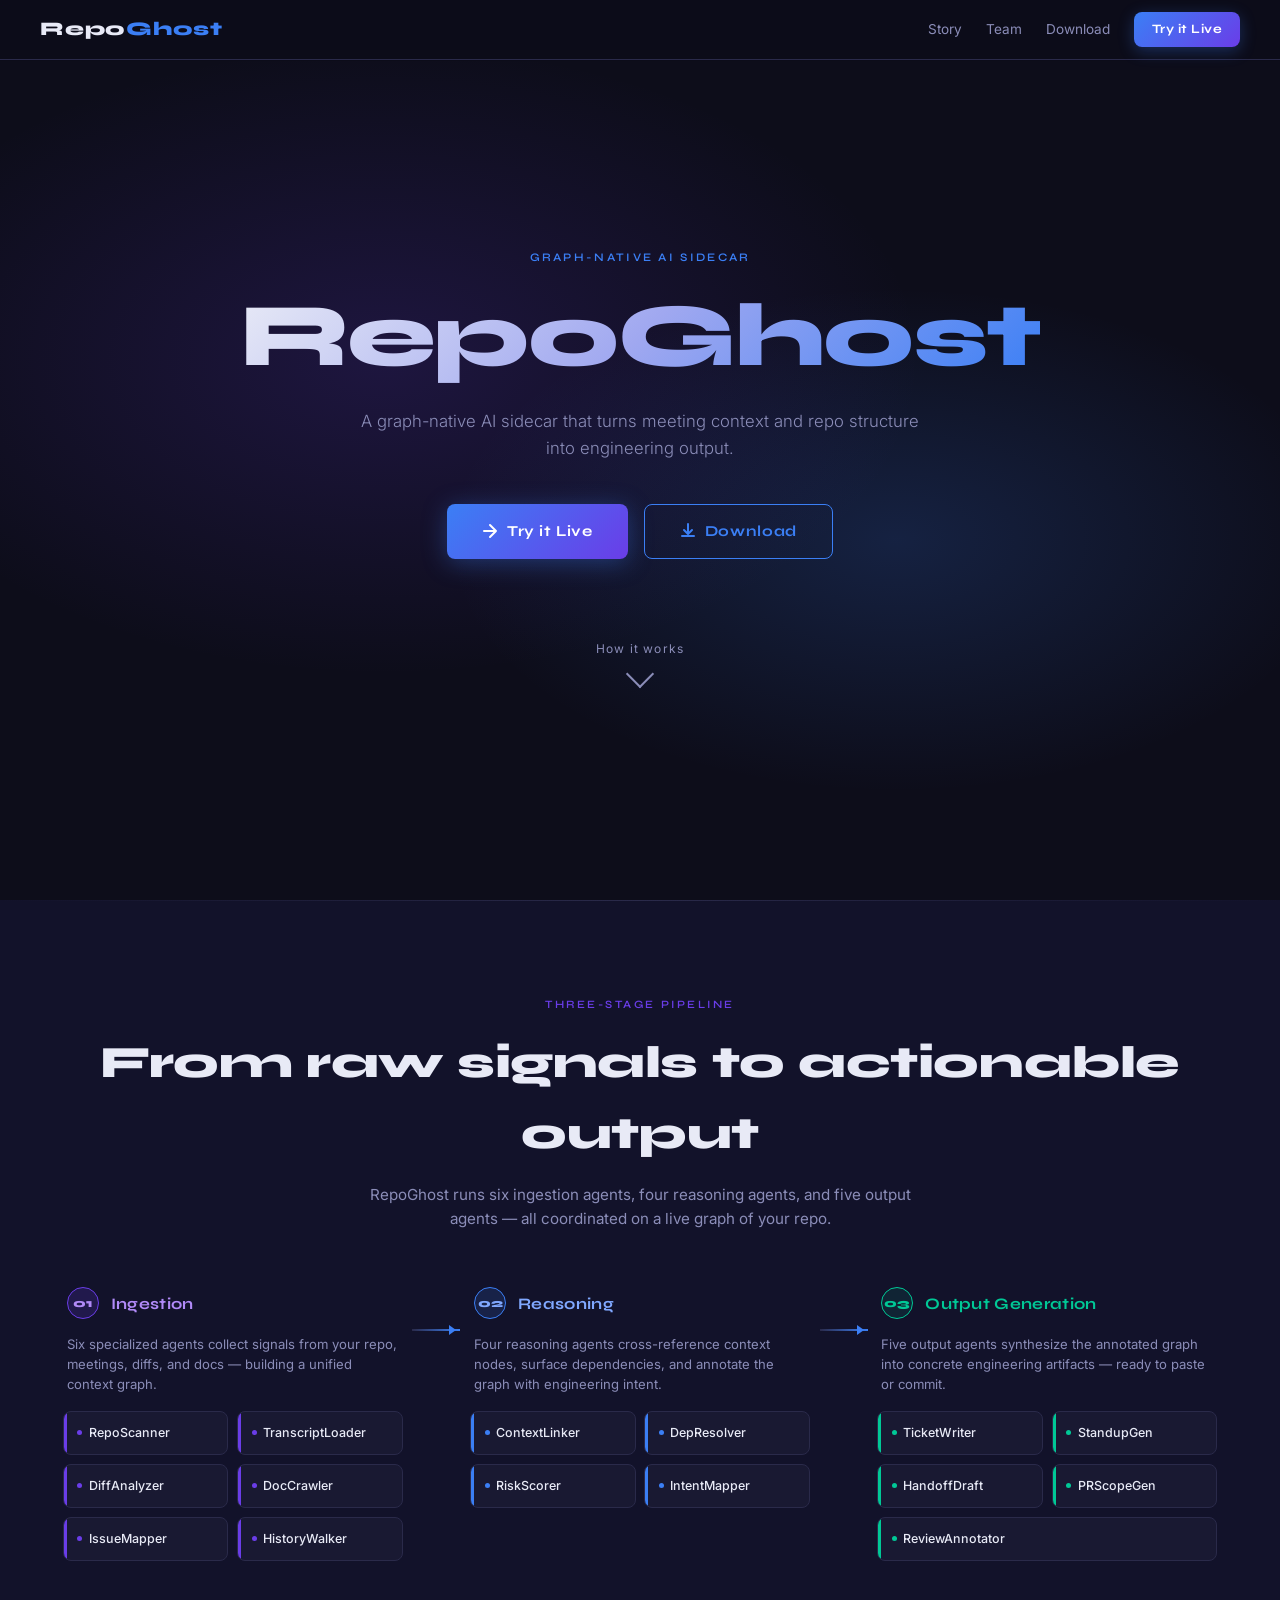
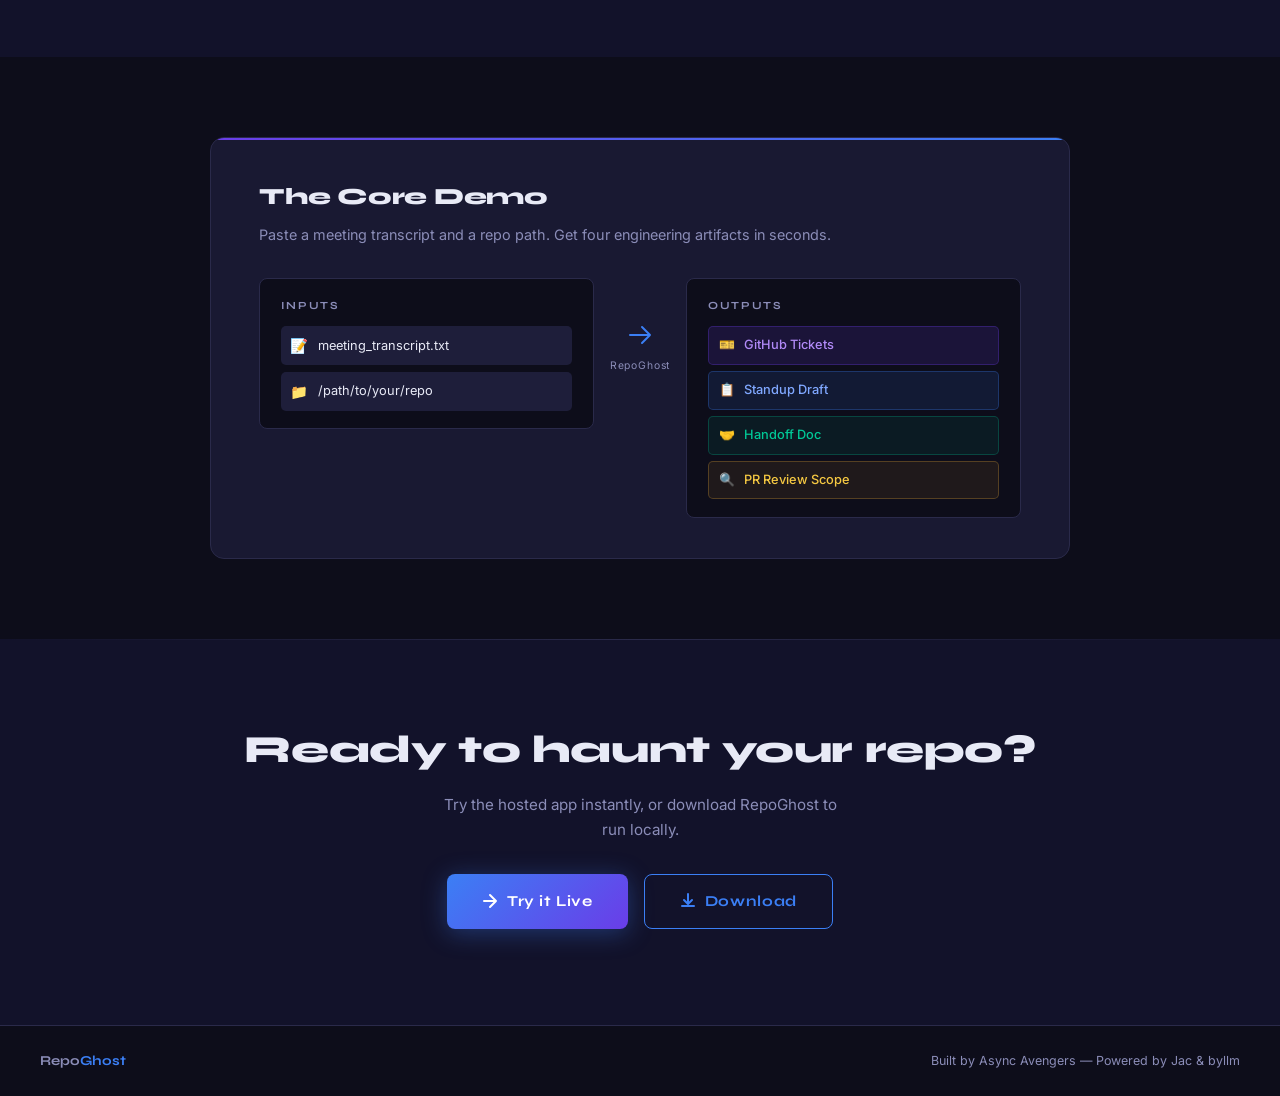
==== commit 2c8e261f: "deploy: e30be24bf58be9eaa8df23bc6b0c2d71b6973f29" ====
--- a/index.html
+++ b/index.html
@@ -200,6 +200,23 @@
       box-shadow: 0 6px 24px rgba(59,127,245,0.2);
     }
 
+    .nav-cta {
+      display: inline-flex;
+      align-items: center;
+      padding: 0.45rem 1.1rem;
+      background: linear-gradient(135deg, #3b7ff5 0%, #6a3de8 100%);
+      color: #fff !important;
+      font-family: 'Syne', sans-serif;
+      font-weight: 700;
+      font-size: 0.8rem;
+      letter-spacing: 0.04em;
+      text-decoration: none;
+      border-radius: 8px;
+      transition: transform 0.18s, box-shadow 0.18s;
+      box-shadow: 0 4px 16px rgba(59,127,245,0.3);
+    }
+    .nav-cta:hover { transform: translateY(-1px); box-shadow: 0 6px 24px rgba(59,127,245,0.45); }
+
     .scroll-hint {
       margin-top: 5rem;
       opacity: 0;
@@ -659,7 +676,7 @@
       <a class="nav-link" href="story.html">Story</a>
       <a class="nav-link" href="team.html">Team</a>
       <a class="nav-link" href="download.html">Download</a>
-      <a class="nav-link btn-primary" href="https://app.repo-ghost.com" style="padding:0.45rem 1.1rem;font-size:0.8rem;" target="_blank" rel="noopener">Try it Live</a>
+      <a class="nav-cta" href="https://app.repo-ghost.com" target="_blank" rel="noopener">Try it Live</a>
     </div>
     <button class="hamburger" id="nav-hamburger" aria-label="Toggle menu" aria-expanded="false">
       <span class="bar"></span>
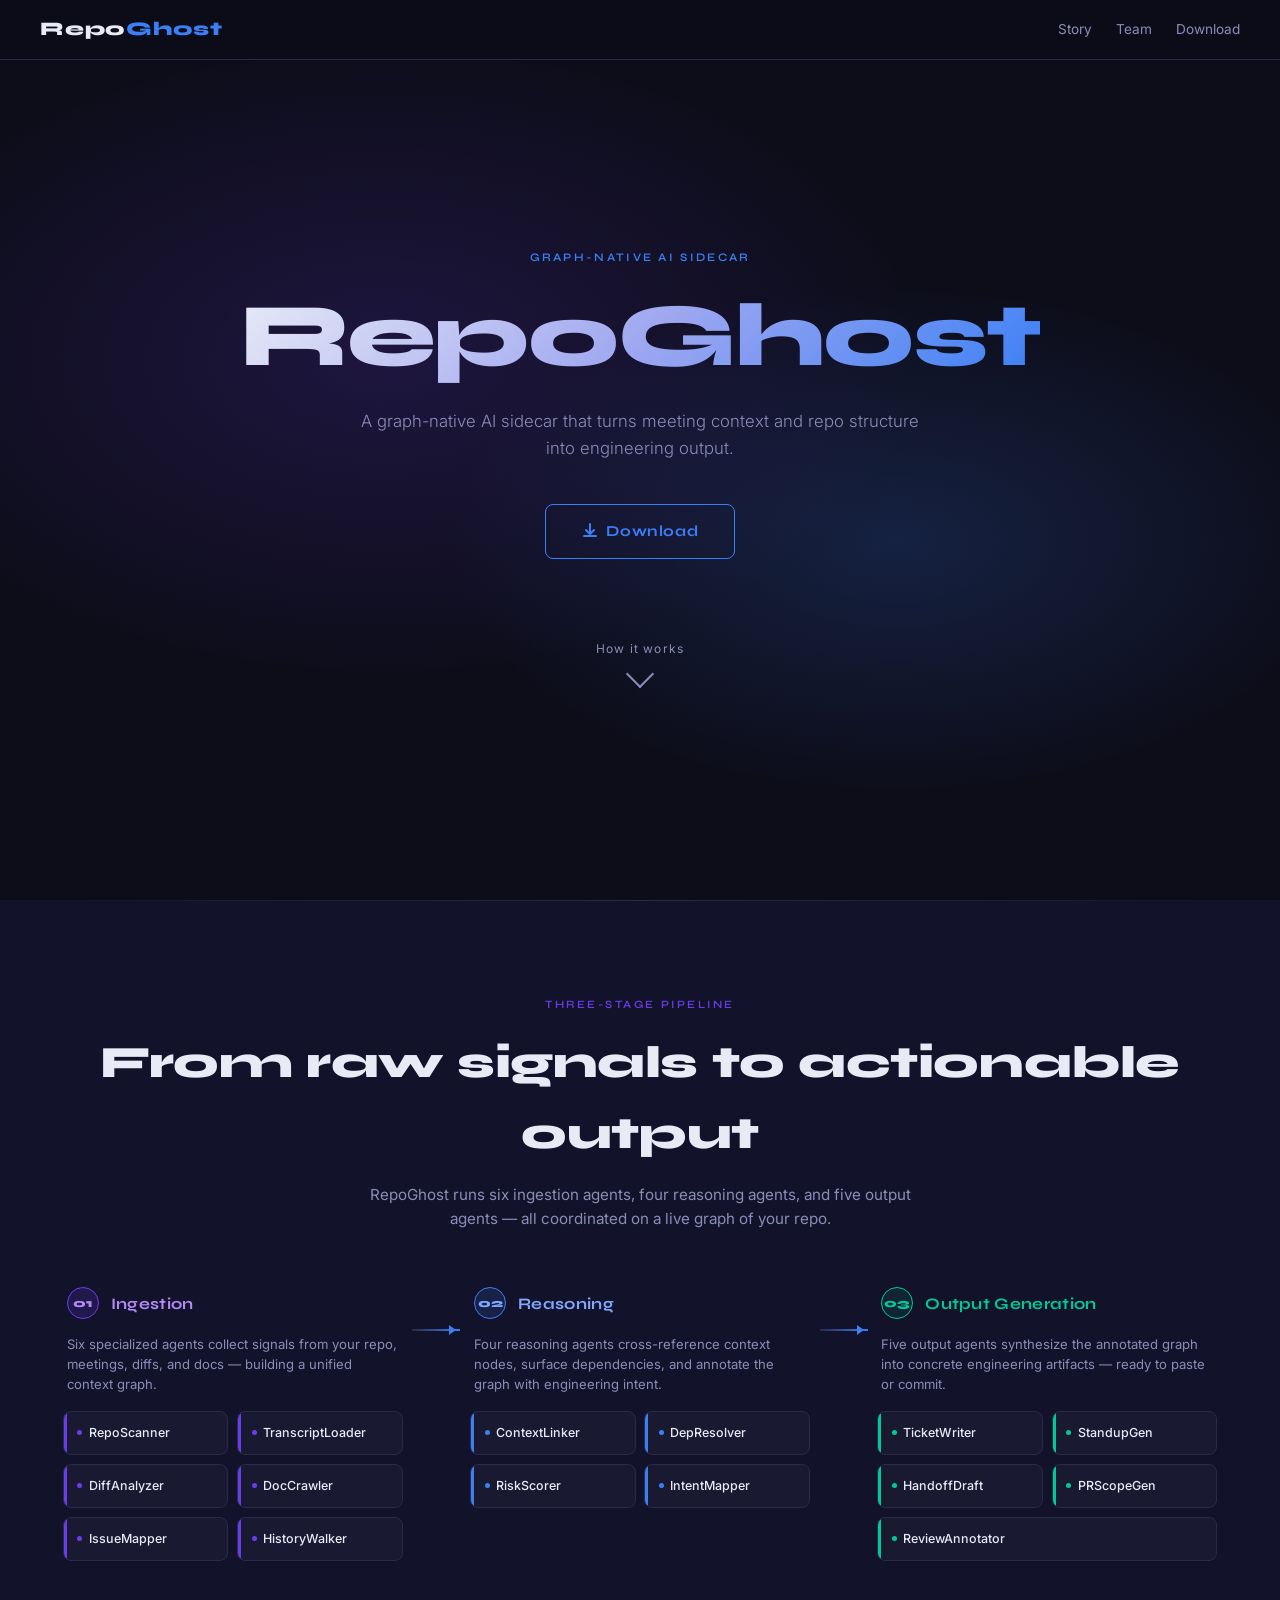
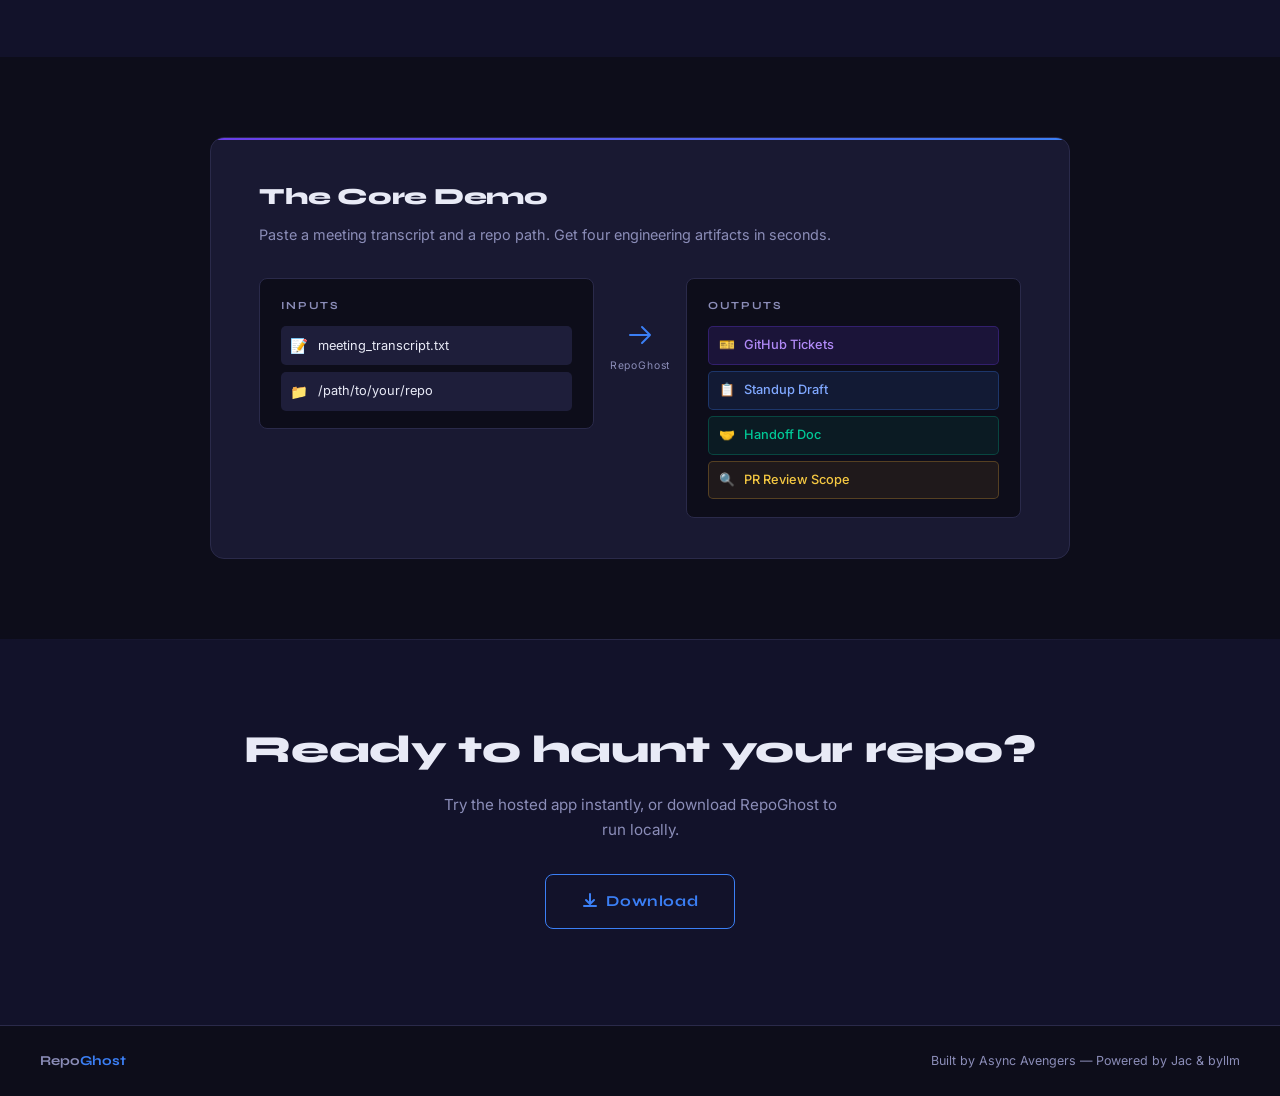
==== commit 326cb574: "deploy: 282dd3a917d1a109167b0adae2d98a3e5e9fa1c9" ====
--- a/index.html
+++ b/index.html
@@ -676,7 +676,7 @@
       <a class="nav-link" href="story.html">Story</a>
       <a class="nav-link" href="team.html">Team</a>
       <a class="nav-link" href="download.html">Download</a>
-      <a class="nav-cta" href="https://app.repo-ghost.com" target="_blank" rel="noopener">Try it Live</a>
+      <!-- <a class="nav-cta" href="https://app.repo-ghost.com" target="_blank" rel="noopener">Try it Live</a> -->
     </div>
     <button class="hamburger" id="nav-hamburger" aria-label="Toggle menu" aria-expanded="false">
       <span class="bar"></span>
@@ -688,7 +688,7 @@
     <a href="story.html">Story</a>
     <a href="team.html">Team</a>
     <a href="download.html">Download</a>
-    <a href="https://app.repo-ghost.com" target="_blank" rel="noopener">Try it Live</a>
+    <!-- <a href="https://app.repo-ghost.com" target="_blank" rel="noopener">Try it Live</a> -->
   </div>
 
   <!-- ── HERO ── -->
@@ -699,12 +699,12 @@
       A graph-native AI sidecar that turns meeting context and repo structure into engineering output.
     </p>
     <div class="hero-cta" style="display:flex;gap:1rem;flex-wrap:wrap;justify-content:center;">
-      <a class="btn-primary" href="https://app.repo-ghost.com" target="_blank" rel="noopener">
+      <!-- <a class="btn-primary" href="https://app.repo-ghost.com" target="_blank" rel="noopener">
         <svg viewBox="0 0 16 16" fill="none" stroke="currentColor" stroke-width="2" stroke-linecap="round" stroke-linejoin="round">
           <path d="M2 8h12M8 2l6 6-6 6"/>
         </svg>
         Try it Live
-      </a>
+      </a> -->
       <a class="btn-secondary" href="download.html">
         <svg viewBox="0 0 16 16" fill="none" stroke="currentColor" stroke-width="2" stroke-linecap="round" stroke-linejoin="round" style="width:16px;height:16px;">
           <path d="M8 1v9M4 7l4 4 4-4"/><path d="M2 13h12"/>
@@ -845,12 +845,12 @@
     <h2 class="cta-title">Ready to haunt your repo?</h2>
     <p class="cta-sub">Try the hosted app instantly, or download RepoGhost to run locally.</p>
     <div style="display:flex;gap:1rem;flex-wrap:wrap;justify-content:center;">
-      <a class="btn-primary" href="https://app.repo-ghost.com" target="_blank" rel="noopener">
+      <!-- <a class="btn-primary" href="https://app.repo-ghost.com" target="_blank" rel="noopener">
         <svg viewBox="0 0 16 16" fill="none" stroke="currentColor" stroke-width="2" stroke-linecap="round" stroke-linejoin="round" style="width:16px;height:16px;">
           <path d="M2 8h12M8 2l6 6-6 6"/>
         </svg>
         Try it Live
-      </a>
+      </a> -->
       <a class="btn-secondary" href="download.html">
         <svg viewBox="0 0 16 16" fill="none" stroke="currentColor" stroke-width="2" stroke-linecap="round" stroke-linejoin="round" style="width:16px;height:16px;">
           <path d="M8 1v9M4 7l4 4 4-4"/><path d="M2 13h12"/>
